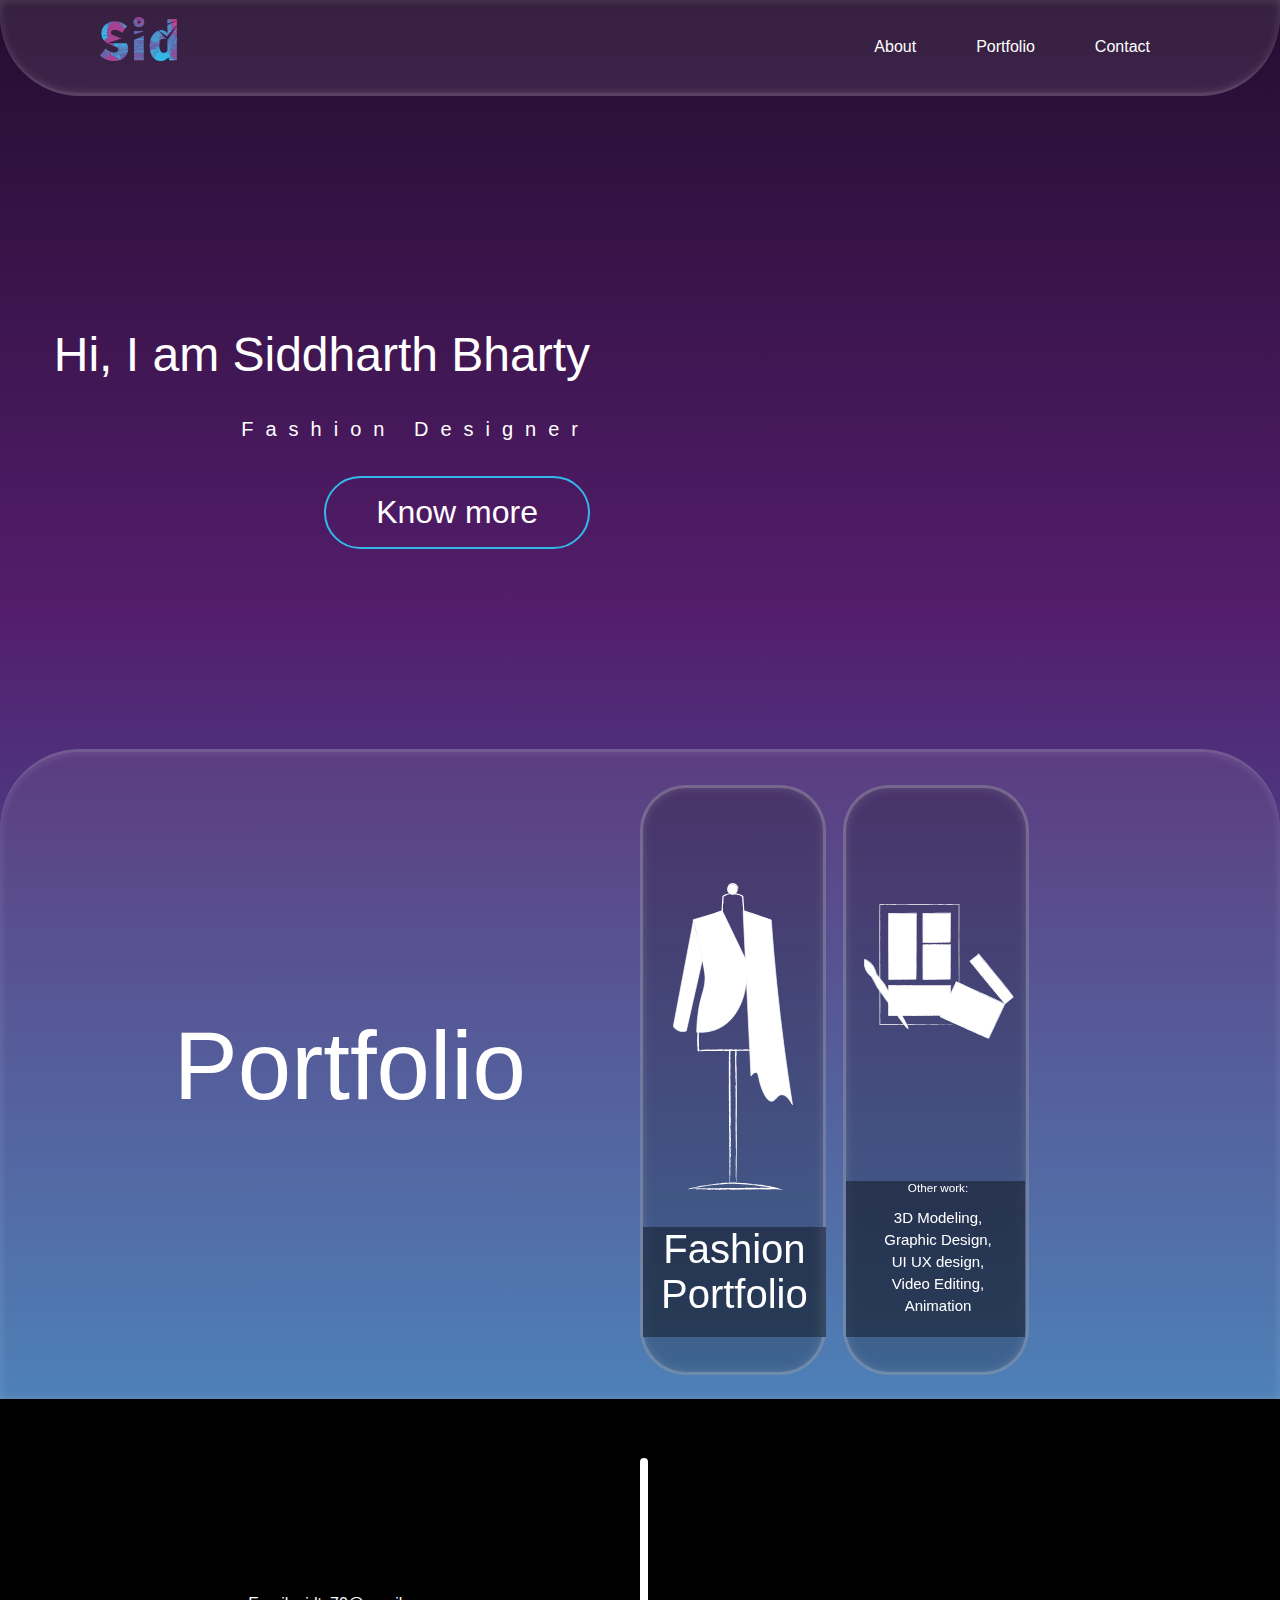
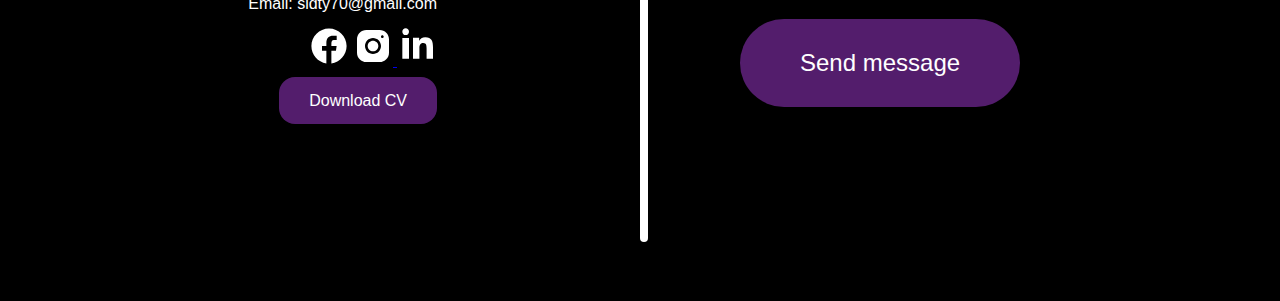
==== index.html @ 9a9a8f2b "Update index.html" ====
<!DOCTYPE html>
<html lang="en" dir="ltr">
  <head>
    <meta charset="utf-8">
    <title></title>
  </head>
  <link rel="stylesheet" href="style.css">
  <body>

    <nav class="navbar">
    <div class="logo">
      <a href="#"><img src="icon/icon color.png" alt="logo"></a>
    </div>
    <div class="nav2">
      <ul class="nav3">
      <li><a class="About"href="about.html">About</a></li>
      <li><a class="Portfolio" href="#">Portfolio</a>
        <ul class="sb">
          <li> <a href="Fashion.html">Fashion work</a> </li> <br>
          <li> <a href="#">Other work</a> </li>
        </ul>

      </li>
      <li><a class="Contact"href="#contact11">Contact</a></li>
      </ul>
    </div>

  </nav>


  <div class="herobox">
<div class="lefthero">
     <h1>Hi, I am Siddharth Bharty
<span class="fashion"><p>Fashion Designer</p></span>
 <span> <a class="knowmore" href="about.html">Know more</a> </span>
     </h1>
</div>

    <div class="righthero">
<img src="icon/Group 8.svg" alt="">
    </div>
</div>


<div class="hep">
<div class="leftmid">
  <h2>Portfolio</h2>
</div>

<div class="rightmid">

  <a href="Fashion.html"><div class="fashionpo">
    <img class="dummy" src="icon/fashion_1 1.svg" alt="fashionimg">
 <h3>Fashion Portfolio</h3>
  </div></a>

<a href="#"><div class="otherpo">
  <img class="otherwork" src="icon/other 1.svg" alt="otherwork">
<h3>Other work:<br> <br>
<p class="small"> 3D Modeling,<br>
Graphic Design,<br>
UI UX design,<br>
Video Editing,<br>
Animation
</p>
</h3>
</div></a>

</div>
</div>

<div id="contact11" class="contact1">
<div class="allc">
  <div class="movecontact">
    <p>Email: sidty70@gmail.com</p>
    <a href="#"><img src="icon/icons8-facebook 1.svg" alt="facebook"></a>
    <a href="#"> <img src="icon/icons8-instagram 1.svg" alt=""> </a>
    <a href="#"> <img src="icon/icons8-linkedin-2 1.svg" alt=""> </a> <br>
    <a class="downloadcv" href="https://export-download.canva.com/WqsXk/DAFQ9bWqsXk/53/0-47234533025.pdf?X-Amz-Algorithm=AWS4-HMAC-SHA256&X-Amz-Credential=AKIAJHKNGJLC2J7OGJ6Q%2F20230218%2Fus-east-1%2Fs3%2Faws4_request&X-Amz-Date=20230218T024008Z&X-Amz-Expires=47262&X-Amz-Signature=b080809680c7df813dbbbc8d80a4fccce127bb05f5000563e847ed1988b1073b&X-Amz-SignedHeaders=host&response-content-disposition=attachment%3B%20filename%2A%3DUTF-8%27%27SiddharthBhartyCV.pdf&response-expires=Sat%2C%2018%20Feb%202023%2015%3A47%3A50%20GMT">Download CV</a>
  </div>
</div>
<div class="line">

</div>
<div class="sendmessage">
<a class="sem" href="#">Send message   </a>
</div>
</div>
  </body>
</html>
---- style.css ----
*{
  margin: 0;
  padding: 0;
}

body{
  background-repeat: no-repeat;
  background-image: linear-gradient(#000000 -25%, #531D6C 32%,#33B8E9);
}
/*nav bar */
.navbar{
  display: flex;
  position: relative;
  height: 93px;
  background-color: rgb(175 166 179 / 13%);
  border-radius: 0 0 80px 80px;
  border-bottom: solid;
  border-color: #ffffff26;
   box-shadow: inset 0 0 10px #ffffff26;
}
.nav3{
  display: flex;
  list-style: none;
  position: absolute;
  right: 0%;
  padding: 38px 100px 0px 0 ;
    }

  .nav3 li a{
    text-decoration: none;
    margin:30px;
    color: white;
    font-family: sans-serif;
    transition: color 0.2s ease-out  25ms;

    }
    .nav3 li a:hover{
      text-decoration: none;
      margin:30px;
      color: Gray;
      font-family: sans-serif;

      }
.sb {
display: none;
padding: 20px;
position: absolute;
list-style: none;
 backdrop-filter: blur(5px);
text-decoration: none;
font-size: 15px;
background-color: #FFFFFF30;
border-radius: 20px;
border: 2px solid #fffffF80;
z-index: 5;
}
.nav3 li a:hover +.sb, .nav3 li .sb:hover{
  visibility: visible;
  opacity: 1;
  display: block;}
.nav3 li a .sb li a{
  display: block;
}
.logo{
      padding: 17px 0px 17px 100px;
      position: absolute;
      }


.logo img{
  width: 77px;
  height: 44px;
}
/*nav bar*/

/*herobox*/
.herobox{
  position: relative;
  display: flex;
}
.lefthero{
  margin: 6px 0px 0px 0px;
  height:647px;
  width: 50%;
  line-height: 65px;

  position: relative;
}
.righthero{
  margin:6px 0px 0px 0px;
  height:647px;
  width: 50%;
  position: absolute;
  right: 0%;
  position: relative;
}
/*lefthero hero */
 .lefthero h1{
   font-size: 48px;
   color: white;
   font-family: sans-serif;
   font-weight: normal;
   position: absolute;
   right: 0%;
   margin-top: 220px;
   text-align: right;
   margin-right: 50px;
 }
.fashion{

  font-size: 20px;
  letter-spacing: 12px;
animation:  mymove 2s infinite;
}

@keyframes mymove {
  0% {color: white; text-shadow: 1px 1px 10px white;}
  50% {color: #33B8E9;text-shadow: 1px 1px 10px black;}
  100% {color: white;text-shadow: 1px 1px 10px  white;}
  }

.knowmore{
  position: absolute;
  right: 0;
  top:110%;
  padding: 2px 50px;
  border-radius: 38px;
  border: 2px solid #33B8E9;
  background-color: rgba(255, 0, 0, 0);
  font-size: 32px;
  color: white;
  text-decoration: none;

}

.knowmore:hover{
  position: absolute;
  right: 0;
  top:110%;
  padding: 2px 50px;
  border-radius: 38px;
  border: 2px solid #FFFFFF;
  background-color: rgba(255, 255, 255, 50%);
  font-size: 32px;
  color: black;
  text-decoration: none;
  transition: background-color 0.2s ease-out  50ms;

}

/*lefthero hero*/

/* righthero hero*/
.righthero img{

position: absolute;
left: 0%;
top:18px;
box-shadow: 0px 35px 58px rgb(255 255 255 / 25%) ;
border-radius: 370px;

}
/*righthero hero */

/* Protfolio*/
.hep{
  height:647px;

  background-color: rgb(175 166 179 / 13%);
  border-radius: 100px;
  display: flex;
  border-radius: 80px 80px 0px 0px;
  border-top: solid;
  border-color: #ffffff26;
   box-shadow: inset 0 0 10px #ffffff26;
}
.leftmid{
  width:50%;
  height:100%;

  position: relative;
}
.leftmid h2{
  font-size: 96px;
  position: absolute;
  top: 40%;
  right:0%;
  margin-right: 114px;
  font-family: sans-serif;
  color: white;
  font-weight: lighter;

}
.rightmid{
  width: 50%;
  height: 100%;

  display: flex;
}

.fashionpo{
  width: 291px;;
  height: 584px;
  background-color:rgb(0 0 0 / 20%) ;
  margin: 33px 16.5px 33px 0px;
  border-radius: 46px;
  position: relative;
  border: solid;
  border-color: #ffffff40;
   box-shadow: inset 0 0 10px #ffffff26;
   transition: background-color 0.2s ease-out  50ms;

}
.dummy{
 margin:95px 58.5px 0px 58.5px ;

}
.otherpo{
  width: 291px;;
  height: 584px;
  background-color:rgb(0 0 0 / 20%) ;
  margin: 33px 16.5px 33px 0px;
  border-radius: 46px;
  position: relative;
  border: solid;
  border-color: #ffffff40;
   box-shadow: inset 0 0 10px #ffffff26;
   transition: background-color 0.2s ease-out  50ms;
}

.otherpo:hover{
  
  background-color:rgb(175 166 179 / 37%) ;
  margin: 33px 16.5px 33px 0px;
  border-radius: 46px;
  position: relative;
  border: solid;
  border-color: #ffffff40;
   box-shadow: inset 0 0 10px #ffffff26;
}
.fashionpo h3{
position: absolute;
bottom:6%;
color: white;
font-family: sans-serif;
font-weight: lighter;
font-size: 40px;
text-align: center;
background-color: #00000063;
 backdrop-filter: blur(5px);
 padding: 20px 0px;
}
.fashionpo:hover{
 
  background-color:rgb(175 166 179 / 37%) ;
  margin: 33px 16.5px 33px 0px;
  border-radius: 46px;
  position: relative;
  border: solid;
  border-color: #ffffff40;
   box-shadow: inset 0 0 10px #ffffff26;
}

.otherpo h3{
  position: absolute;
  bottom:6%;
  color: white;
  text-align: center;
  font-family: sans-serif;
  font-weight: lighter; padding-left: 0px;
  background-color: #00000063;
   backdrop-filter: blur(5px);
    padding-right: 77.5px;
    padding-left: 77.5px;
    padding-top: 0px;
    margin-right: 0px;
    border-right-width: 200px;
    height: 156px;
    width: 137px;
}
.otherwork{
   margin:95px 58.5px 0px 30px ;
}
.small{
  font-size: 15px;
  line-height: 22px;
}
/*portfolio*/


/*contact*/
.contact1{
  height: 502px;
  background-color: black;
  display: flex;
  position: relative;
}
.allc{
  width:50%;
  height:502px;

  text-align:right;
  position: relative;
}
.movecontact{
  position: absolute;
   right: 0%;
  margin-right: 203px ;
  margin-top: 185px;
  line-height: 40px;
}

.movecontact p{
  font-family: sans-serif;
  color: white;
}

.downloadcv{
  background-color: #531D6C;
  padding:15px 30px 15px 30px ;
  border-radius:16px;
  text-decoration:none;
  font-family: sans-serif;
  color: white;
  transition: background-color 0.5s ease-out  50ms;
}

.downloadcv:hover{
  background-color: white;
  padding:15px 30px 15px 30px ;
  border-radius:16px;
  text-decoration:none;
  font-family: sans-serif;
  color: black;
}

.line{

  width:8px;
  height:384px;
  background-color: white;
  position: absolute;
  top:59px;
  left:50%;
  border-radius:4px;
}

.sendmessage{
  width:50%;
  height:502px;
  position: relative;
}

.sem{
  background-color: #531D6C;
  padding:30px 60px 30px 60px ;
  border-radius:46px;
  text-decoration:none;
  font-family: sans-serif;
  font-size:24px;
  color: white;
  position: absolute;

  margin-top: 220px;
  margin-left:203px;
  transition: background-color 0.5s ease-out  50ms;

}

.sem:hover{
  background-color:white;

  border-radius:46px;
  text-decoration:none;
  font-family: sans-serif;
  font-size:24px;
  color: black;
  position: absolute;
}
/*contact*/

/*about box*/
.cvbox{
  margin:6px 0px;
  border-radius:100px;
  background-color: #ffffff15;
  border:3px solid #ffffff25;
}
/* objective box */
.objective{
  margin-top:6px;
  height:647px;

  text-align: center;
color: white;
font-family: sans-serif;
}
.parac{
  margin: 27px 25%;
  text-align: center;
  font-family: sans-serif;
  font-size:20px;
  color: white;
  }
.objective h2{
  margin-top:62px;
  font-size: 40px;
  background-color: #ffffff26;
  margin-left: 35%;
  margin-right: 35%;
  padding:10px 0px;
  border-radius:38.5px;
   box-shadow: inset 0 0 10px #ffffff26;
   border: 2px solid #fffffF80;
}
.objective h1{
  font-size:96px;
padding-top: 75px;
}
.sid{
  height:365;
  margin-top:75px;
}
/*objective box*/

/* skills  */
.sw{
  height: 647px;
  margin-top: 6px;
  display: flex;
  justify-content: center;
}
.skills{
  width:592px;
  height:615px;
  background-color: #ffffff25;
  margin-right:26.5px;
  border-radius: 52px;
  text-align: center;
  color: white;
}
.skills h2{
  margin: 48px 30% 0px 30%;
  font-size:32px;
  font-family: sans-serif;
  background-color: #ffffff38;
   box-shadow: inset 0 0 10px #ffffff26;
   border: 2px solid #fffffF80;
   border-radius: 38px;
   padding: 2px 0px;

}

.skills table{
  margin:auto;
  margin-top: 48px;
  line-height: 30px;
}

.skills table tr td ul{
  list-style: none;
  font-family: sans-serif;
  font-size: 20px;
  font-weight: bold;
  padding: 0px 20px;
}
/* skills */
/* work */
.work{
  width:592px;
  height:615px;
  background-color:#ffffff25;
  margin-left: 26.5px;
  border-radius: 52px;
  text-align: center;
font-family: sans-serif;
color: white;
}
.work h2{
  margin: 48px 15% 0px 15%;
  font-size: 32px;
  background-color: #ffffff38;
   box-shadow: inset 0 0 10px #ffffff26;
  border: 2px solid #fffffF80;
  border-radius: 38px;
  padding: 2px 0px;
}
.work ul{
  list-style: none;
  font-weight: bold;
  font-size: 20px;
    margin-top: 48px;
    line-height: 25px;
}
.work u{
  font-weight:lighter;
}
.work ul ul{
  margin-top: 0px;
  font-weight:lighter;
  font-size: 16px;
}
/* work */

/* eli */
.eli{
  height:647px;

  margin-top: 6px;
  display: flex;
  justify-content: center;
  font-family: sans-serif;
}

/* education */
.education{
  height:456px;
  width:388.64px;
  background-color:#ffffff25;
  border-radius: 52px;
  margin-right: 35px;
  text-align: center;
  color: white;
}
.education h2{
  font-size: 32px;
  margin-top: 50px;
  background-color: #ffffff38;
   box-shadow: inset 0 0 10px #ffffff26;
  border: 2px solid #fffffF80;
  border-radius: 38px;
  padding: 2px 0px;
  margin-left: 10%;
  margin-right: 10%;
}
.education ul{
  list-style: none;
  margin-top: 40px;
}
.education ul h3{
  list-style: none;
  font-size: 20px;
  margin-top: 40px;
}
.education ul p{
  font-size:16px;
}
/* education */


/* interest */
.interest{
  height:456px;
  width:388.64px;
  background-color:#ffffff25;
  border-radius: 52px;
  text-align: center;
  color: white;
}
.interest h2{
  font-size: 32px;
  margin-top: 50px;
  background-color: #ffffff38;
   box-shadow: inset 0 0 10px #ffffff26;
  border: 2px solid #fffffF80;
  border-radius: 38px;
  padding: 2px 0px;
  margin-left: 10%;
  margin-right: 10%;
}

.interest ul{
  list-style: none;
  margin-top: 40px;
  }
  .interest ul h3{
    font-size: 20px;
    line-height: 30px;
  }
/* interest */

/* eli */
/* co aa */
.caa{
  margin-top:6px;
  height:647px;
  display: flex;
  justify-content: center;
  font-family: sans-serif;
}

/* co */
.co{
  width: 592px;
  height:412px;
  background-color:#ffffff25;
  border-radius: 52px;
  text-align: center;
  color: white;
  margin-right:60px;
  margin-top:140px;
}
.co h2{
  font-size: 32px;
  margin-top: 50px;
  background-color: #ffffff38;
   box-shadow: inset 0 0 10px #ffffff26;
  border: 2px solid #fffffF80;
  border-radius: 38px;
  padding: 2px 0px;
  margin-left: 10%;
  margin-right: 10%;
}
.co ul{
  list-style: none;
  margin-top: 40px;
}

/* co */
/* aa */
.aa{
  width: 592px;
  height:412px;
  background-color:#ffffff25;
  border-radius: 52px;
  text-align: center;
  color: white;
  margin-top:140px;
}

.aa h2{
  font-size: 32px;
  margin-top: 50px;
  background-color: #ffffff38;
   box-shadow: inset 0 0 10px #ffffff26;
  border: 2px solid #fffffF80;
  border-radius: 38px;
  padding: 2px 0px;
  margin-left: 10%;
  margin-right: 10%;
}
.aa ul{
  list-style: none;
  margin-top: 40px;
}
/* aa */
/* co aa */

/* pall */
.fp{
  text-align: center;
  font-family: sans-serif;
  font-weight: lighter;
  font-size: 64px;
  margin:70px;
  color: white;

}
.pall{
  display: flex;
  justify-content: center;
}
.pall h2{
  text-decoration: none;
  font-family: sans-serif;
  color:white;
  backdrop-filter: blur(0px);
  background-color: #0000000;
  padding:321px 215px 111px 51px;
  font-size:0px;
  position: absolute;
  z-index: 5;


}
.pall p{
  color: white;
  text-decoration: none;
  font-family: sans-serif;
  position: absolute;
  bottom: 20px;
  right: 20px;
  background-color: #00000025;
  padding: 4px;
  border-radius: 10px;
  backdrop-filter:blur(5px);
z-index: 5;
}
.p1{
  width:399px;
  height: 528.36px;
  background-color: red;
  margin:0px 11px 20px 11px;
  background-color:#ffffff25;
  color: white;
  border: 2px solid #FFFFFF30;
  position: relative;


}
.pall h2:hover{

  text-decoration: none;
  font-family: sans-serif;
  color: white;
  backdrop-filter: blur(10px);
  background-color: #00000075;
  padding:321px 170px 111px 51px;
  font-size:42px;
  position: absolute;
  z-index: 5;

}
.p1 img{
  width:378px;
  margin: 10px;

}
.pall2{
  display: flex;
  justify-content: center;

}
.p2{
  width:399px;
  height: 528.36px;
  background-color: red;
  margin:0px 11px 166px 11px;
  background-color:#ffffff25;
  color: white;
  border: 2px solid #FFFFFF30;
  position: relative;

}
.p2 img{
  width:378px;
  margin: 10px;
}

.pall2 h2{
  text-decoration: none;
  font-family: sans-serif;
  color:white;
  backdrop-filter: blur(0px);

  padding:321px 348px 207px 51px;
  font-size:0px;
  clip: auto;
  position: absolute;
  z-index: 5;
}
.p2 div{
  width:399px;
  height: 528.26px;
  background-color: #0000000;
  backdrop-filter:blur(0px);
  position: absolute;
}
.pall2 +.p2 div, .p2 div:hover{
  width:399px;
  height: 528.26px;
  background-color: #00000075;
  backdrop-filter:blur(10px);
  position: absolute;
}
.pall2 h2:hover{

    text-decoration: none;
    font-family: sans-serif;
    color: white;

    padding:321px 50px 50px 51px;
    font-size:42px;
    position: absolute;
    z-index: 5;
}

.p2 p{
  color: white;
  text-decoration: none;
  font-family: sans-serif;
  position: absolute;
  bottom: 20px;
  right: 20px;
  background-color: #00000025;
  padding: 4px;
  border-radius: 10px;
    backdrop-filter:blur(5px);
z-index: 5;
}
/* pall */

@media (max-width:1300px) {
.righthero img{
  width: 400px;
  margin-top: 20%;
}
.fashionpo{
  width:180px;
}
.otherpo{
  width:180px;
  font-size:10px;
}

.otherpo h3{
  padding-right: 18px;
  padding-left: 24px;
  padding-top: 0px;
}
.fashionpo h3{
  padding-right: 18px;
  padding-left: 18px;
  padding-top: 0px;
}
.otherpo img{
  width: 150px;
  margin:116px 0px 0px 18px;
}
.fashionpo img{
  width: 120px;
  margin-left: 30px;
}
.sem{
  margin-left: 100px;
}
  .pall{
display: block;
margin: auto;
}
.pall2{
  display: block;
}
.p1{
  margin: auto;
  margin-bottom: 20px;
}
.p2{

margin: auto;
margin-bottom: 20px;
}
}
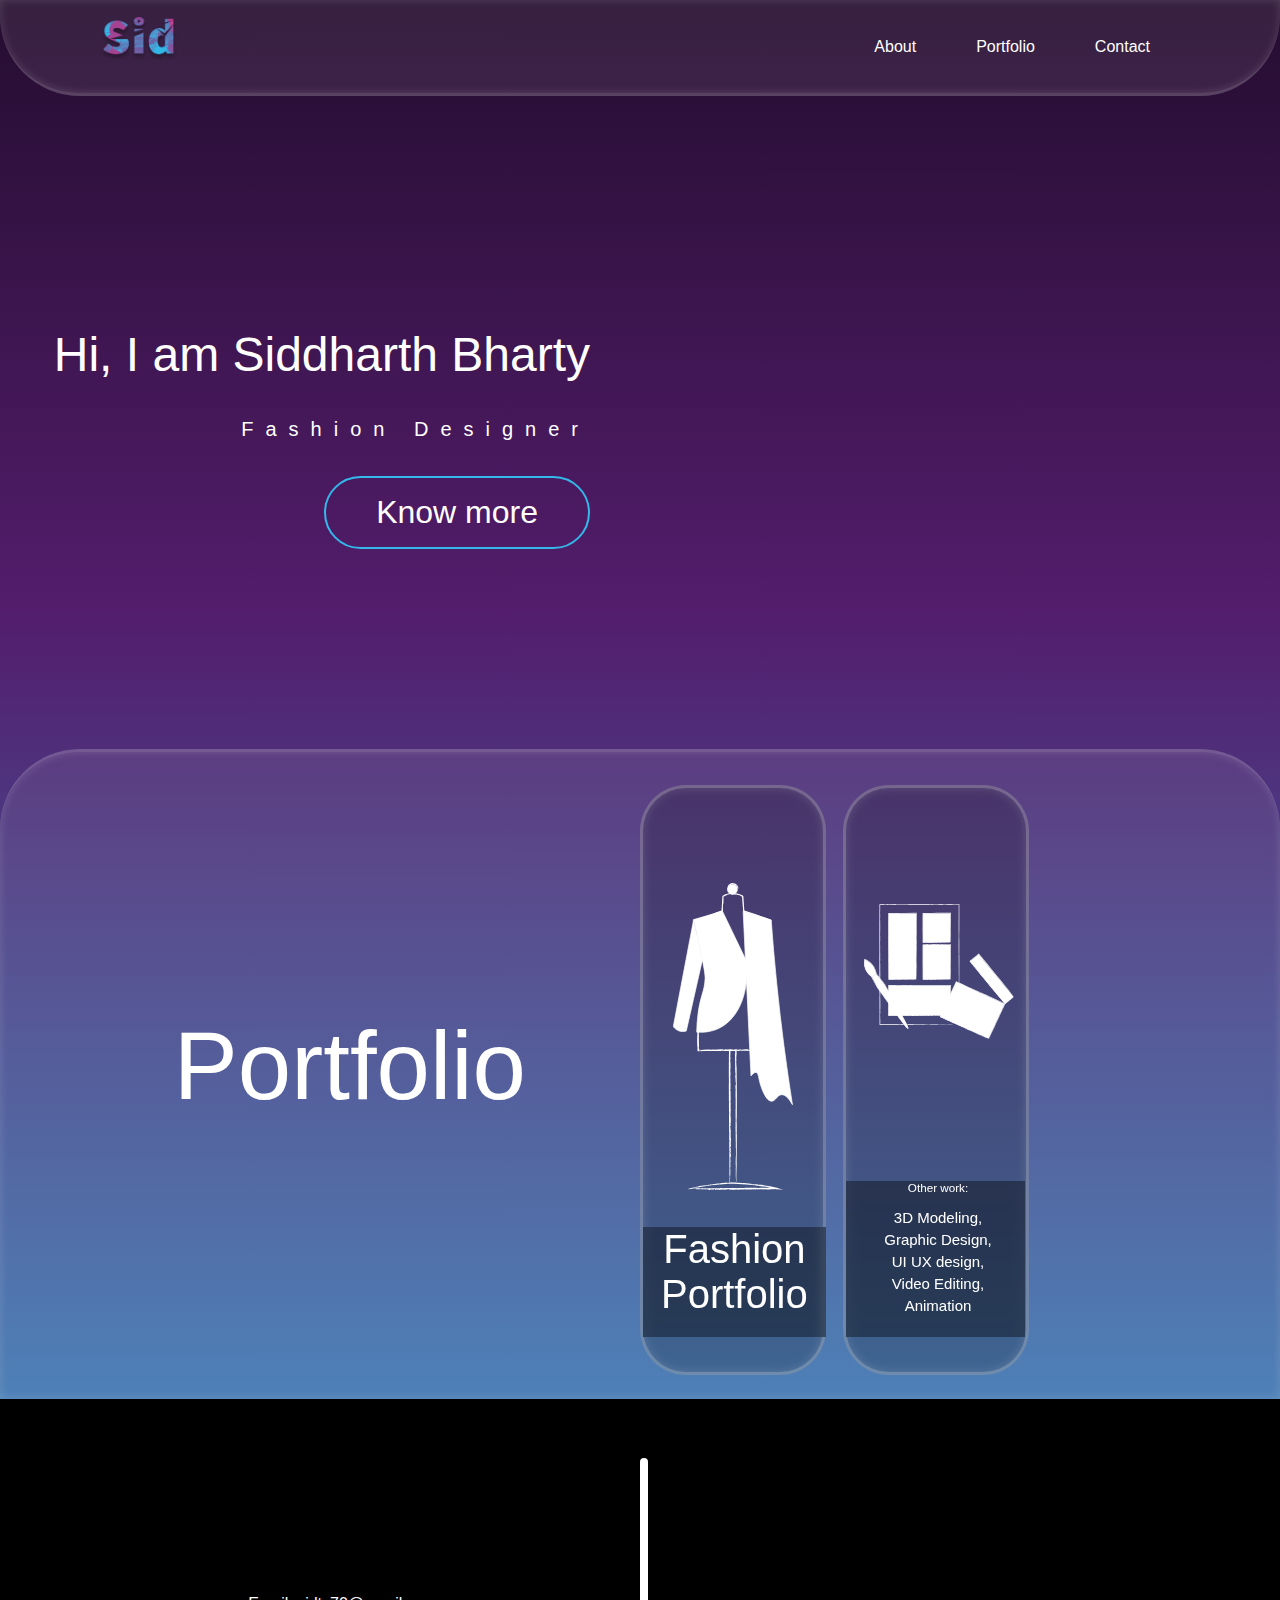
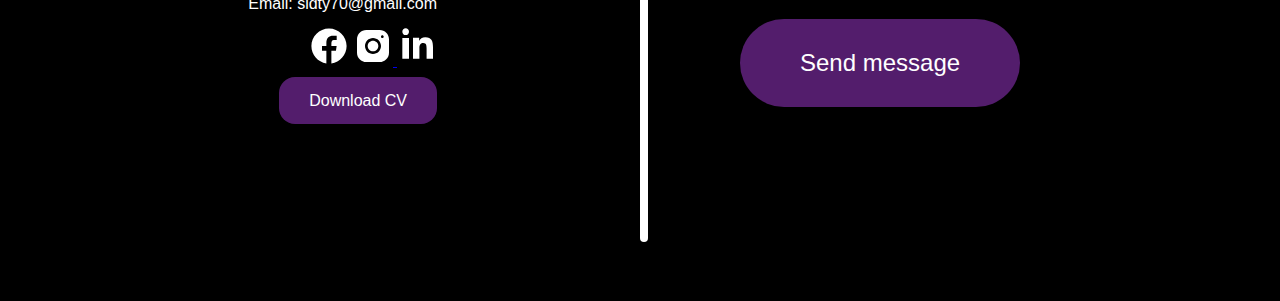
==== commit a1e0a76e: "Update index.html" ====
--- a/index.html
+++ b/index.html
@@ -9,7 +9,7 @@
 
     <nav class="navbar">
     <div class="logo">
-      <a href="#"><img src="icon/icon color.png" alt="logo"></a>
+      <a href="#"><img src="icon/icon color 1.png" alt="logo"></a>
     </div>
     <div class="nav2">
       <ul class="nav3">
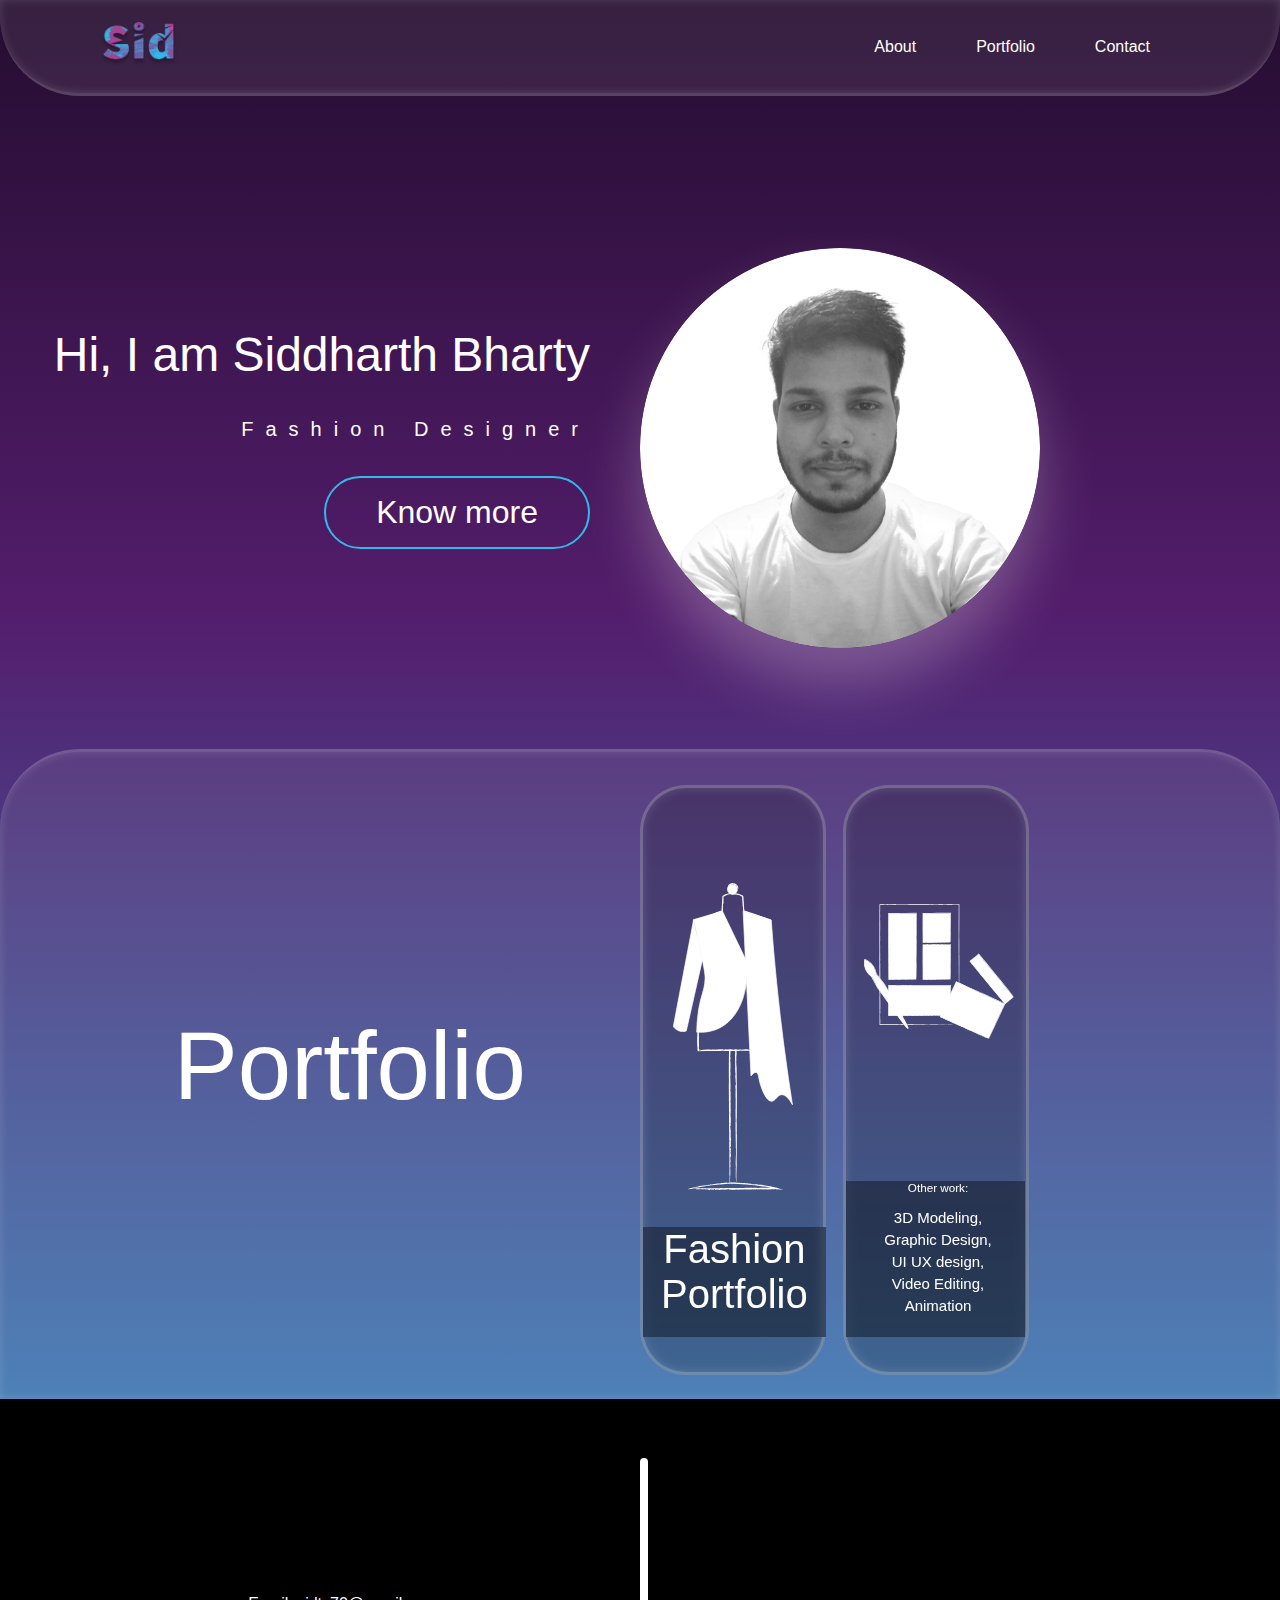
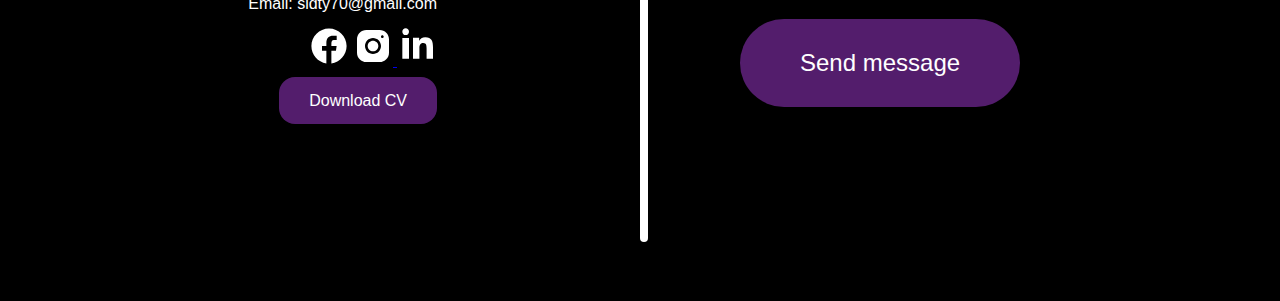
==== commit ecb40679: "Update index.html" ====
--- a/index.html
+++ b/index.html
@@ -37,7 +37,7 @@
 </div>
 
     <div class="righthero">
-<img src="icon/Group 8.svg" alt="">
+<img src="icon/Group 8 (4).png" alt="">
     </div>
 </div>
 
--- a/style.css
+++ b/style.css
@@ -62,7 +62,7 @@
   display: block;
 }
 .logo{
-      padding: 17px 0px 17px 100px;
+      padding: 22px 0px 17px 100px;
       position: absolute;
       }
 
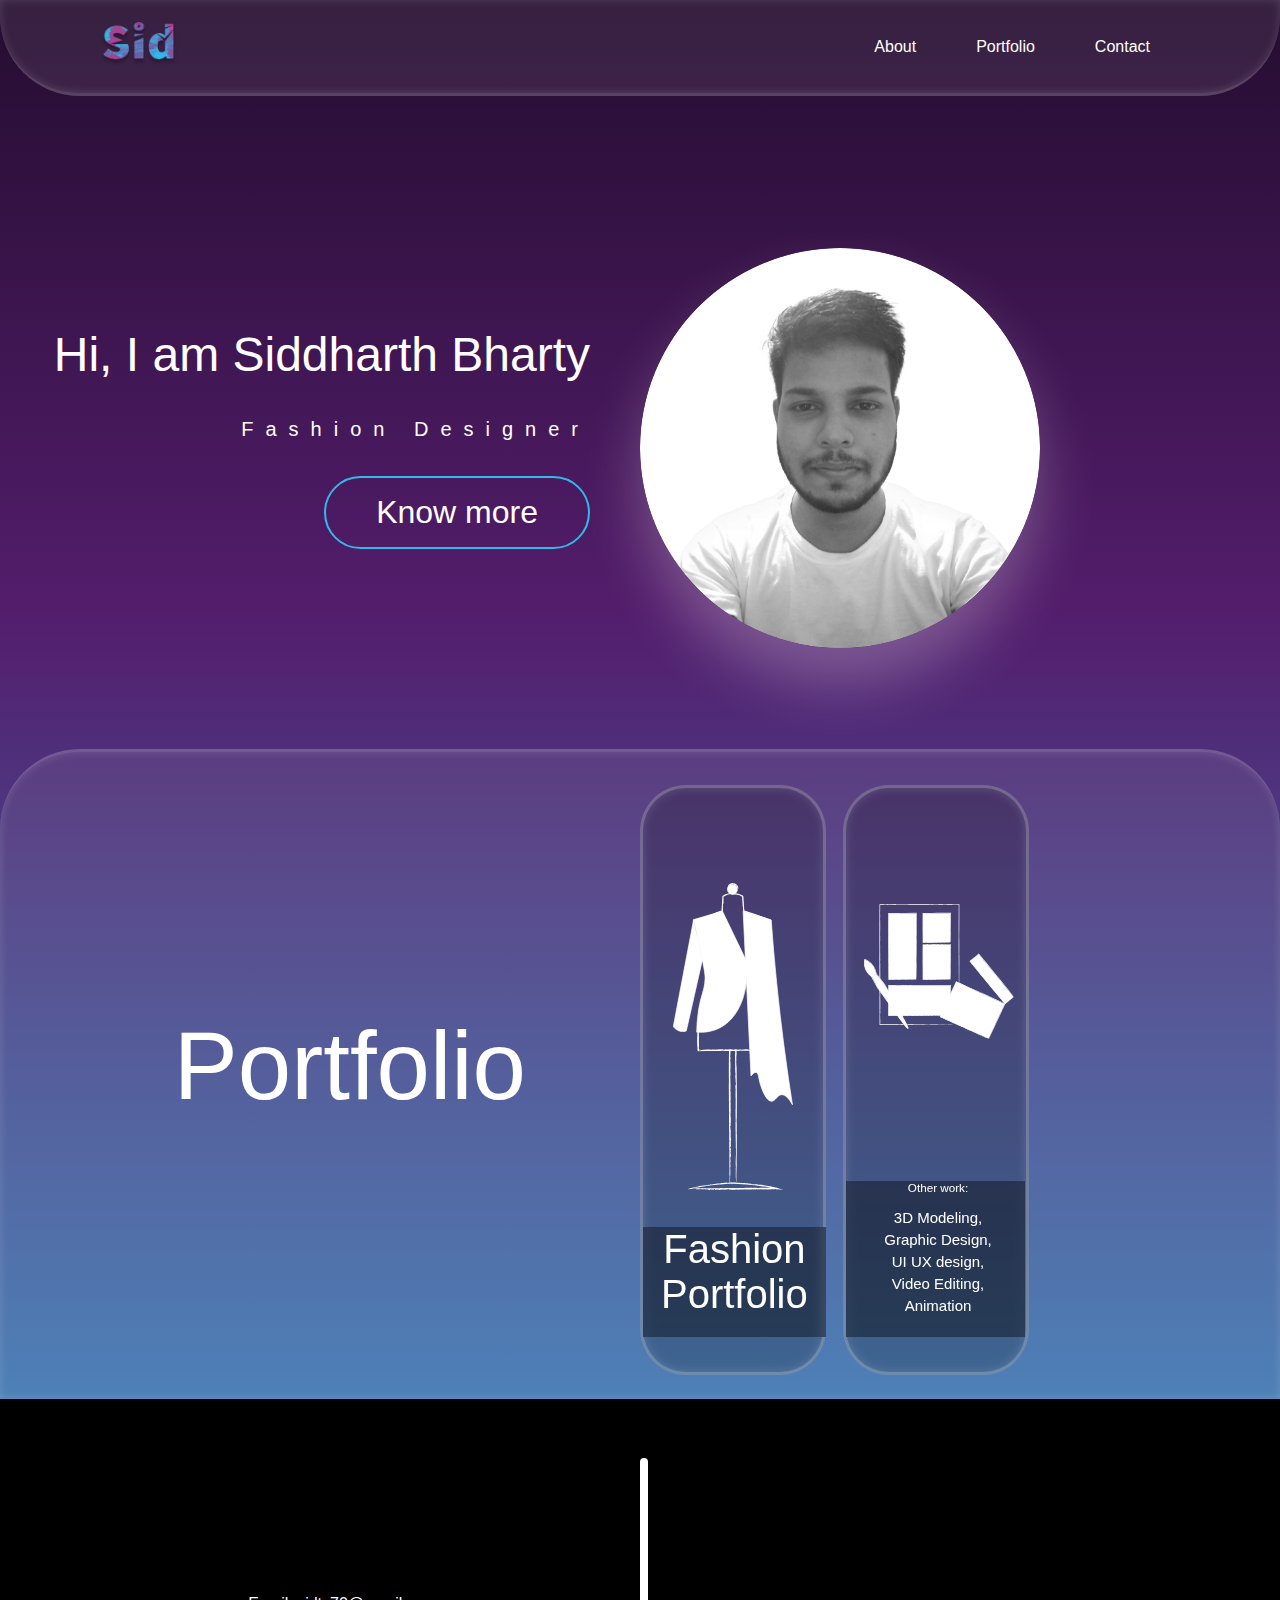
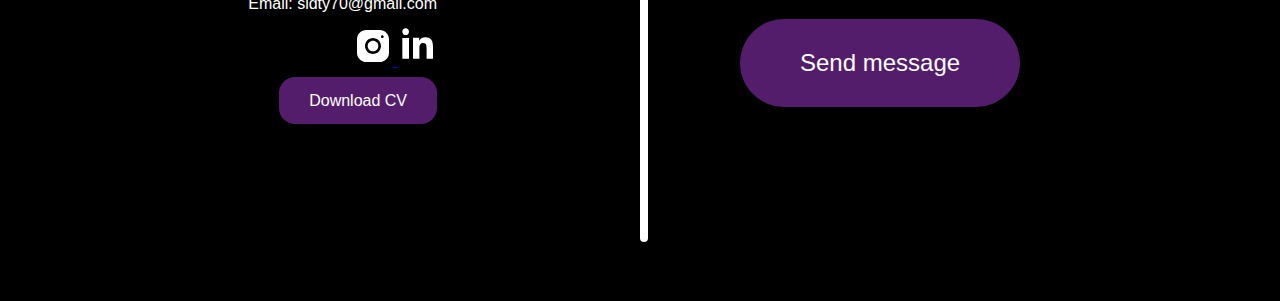
==== commit 9999c85b: "Update index.html" ====
--- a/index.html
+++ b/index.html
@@ -17,7 +17,7 @@
       <li><a class="Portfolio" href="#">Portfolio</a>
         <ul class="sb">
           <li> <a href="Fashion.html">Fashion work</a> </li> <br>
-          <li> <a href="#">Other work</a> </li>
+          <li> <a href="other.html">Other work</a> </li>
         </ul>
 
       </li>
@@ -54,7 +54,7 @@
  <h3>Fashion Portfolio</h3>
   </div></a>
 
-<a href="#"><div class="otherpo">
+<a href="other.html"><div class="otherpo">
   <img class="otherwork" src="icon/other 1.svg" alt="otherwork">
 <h3>Other work:<br> <br>
 <p class="small"> 3D Modeling,<br>
@@ -73,9 +73,8 @@
 <div class="allc">
   <div class="movecontact">
     <p>Email: sidty70@gmail.com</p>
-    <a href="#"><img src="icon/icons8-facebook 1.svg" alt="facebook"></a>
-    <a href="#"> <img src="icon/icons8-instagram 1.svg" alt=""> </a>
-    <a href="#"> <img src="icon/icons8-linkedin-2 1.svg" alt=""> </a> <br>
+   <a href="https://www.instagram.com/sidty__/"> <img src="icon/icons8-instagram 1.svg" alt=""> </a>
+    <a href="https://www.linkedin.com/in/siddharth-bharty-768848239/"> <img src="icon/icons8-linkedin-2 1.svg" alt=""> </a> <br>
     <a class="downloadcv" href="https://export-download.canva.com/WqsXk/DAFQ9bWqsXk/53/0-47234533025.pdf?X-Amz-Algorithm=AWS4-HMAC-SHA256&X-Amz-Credential=AKIAJHKNGJLC2J7OGJ6Q%2F20230218%2Fus-east-1%2Fs3%2Faws4_request&X-Amz-Date=20230218T024008Z&X-Amz-Expires=47262&X-Amz-Signature=b080809680c7df813dbbbc8d80a4fccce127bb05f5000563e847ed1988b1073b&X-Amz-SignedHeaders=host&response-content-disposition=attachment%3B%20filename%2A%3DUTF-8%27%27SiddharthBhartyCV.pdf&response-expires=Sat%2C%2018%20Feb%202023%2015%3A47%3A50%20GMT">Download CV</a>
   </div>
 </div>
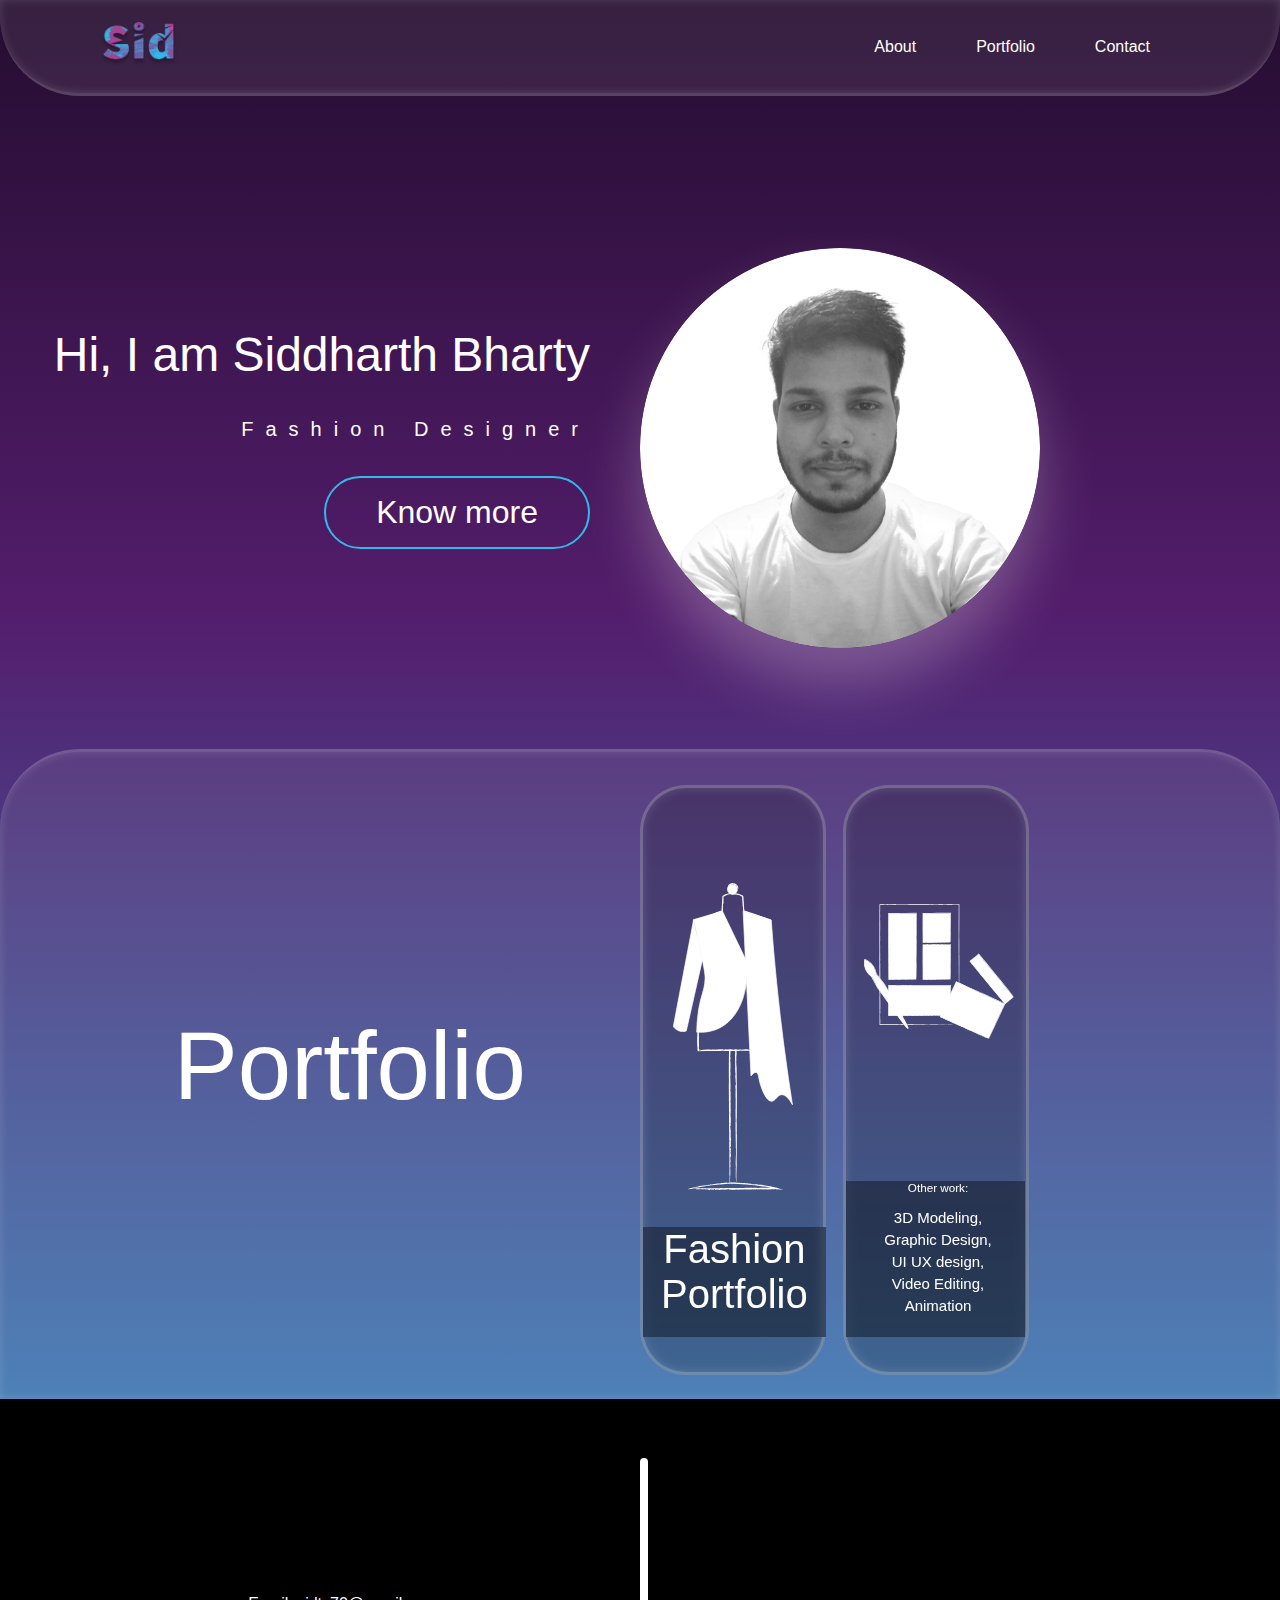
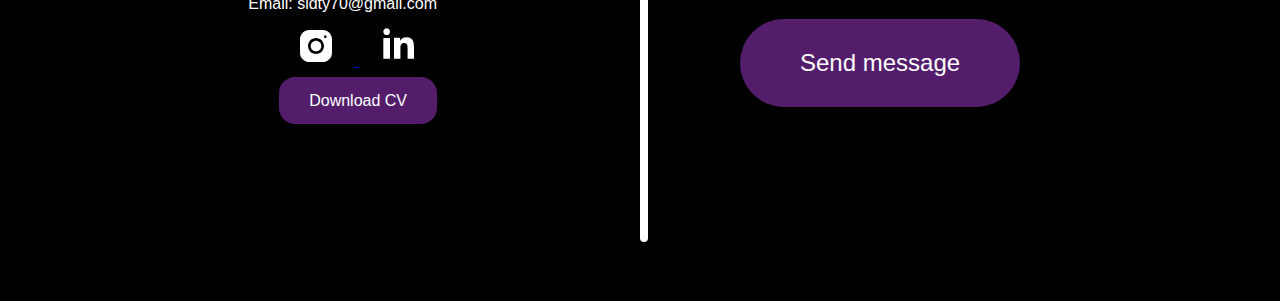
==== commit a37b3591: "Update index.html" ====
--- a/index.html
+++ b/index.html
@@ -82,7 +82,7 @@
 
 </div>
 <div class="sendmessage">
-<a class="sem" href="#">Send message   </a>
+<a class="sem" href="message.html">Send message   </a>
 </div>
 </div>
   </body>
--- a/style.css
+++ b/style.css
@@ -309,7 +309,9 @@
   margin-top: 185px;
   line-height: 40px;
 }
-
+.movecontact img {
+    margin: 0 19px;
+}
 .movecontact p{
   font-family: sans-serif;
   color: white;
@@ -790,6 +792,65 @@
 }
 /* pall */
 
+/* send message */
+.form{
+  font-family: sans-serif;
+  color: white;
+  height:820px;
+  text-align: left;
+
+}
+
+.form form{
+justify-content:center;
+margin:50px 450px;
+line-height: 100px;
+align-items: center;
+}
+.form input{
+
+  border-radius: 20px;
+  height: 30px;
+  width: 580px;
+  padding: 5px 5px;
+  background-color: #fffffF80;
+  border: 2px solid white;
+  backdrop-filter: blur(10px);
+  color: white;
+  font-family: sans-serif;
+}
+.form textarea{
+    width: 580px;
+  border-radius: 20px;
+  padding: 20px;
+  background-color: #fffffF80;
+  border: 2px solid white;
+  backdrop-filter: blur(10px);
+  color: white;
+  font-family: sans-serif;
+
+}
+#my-form-button{
+  background-color: #531d6c;
+  padding: 20px 100px;
+  border-radius: 30px;
+  color: white;
+  border: 2px solid white;
+margin: 0px 180px;
+    transition: background-color 0.5s ease-out  50ms;
+    cursor: pointer;
+}
+#my-form-button:hover{
+    background-color: white;
+    color: black;
+}
+
+#my-form-status{
+text-align: center;
+background-color: #ffffff25;
+border-radius: 10px;
+}
+/* send message */
 @media (max-width:1300px) {
 .righthero img{
   width: 400px;
@@ -840,4 +901,11 @@
 margin: auto;
 margin-bottom: 20px;
 }
-}
+  .form form{
+margin:100px 20%;
+line-height: 50px;
+align-items: center;
+position: absolute;
+top:5%;
+}
+}
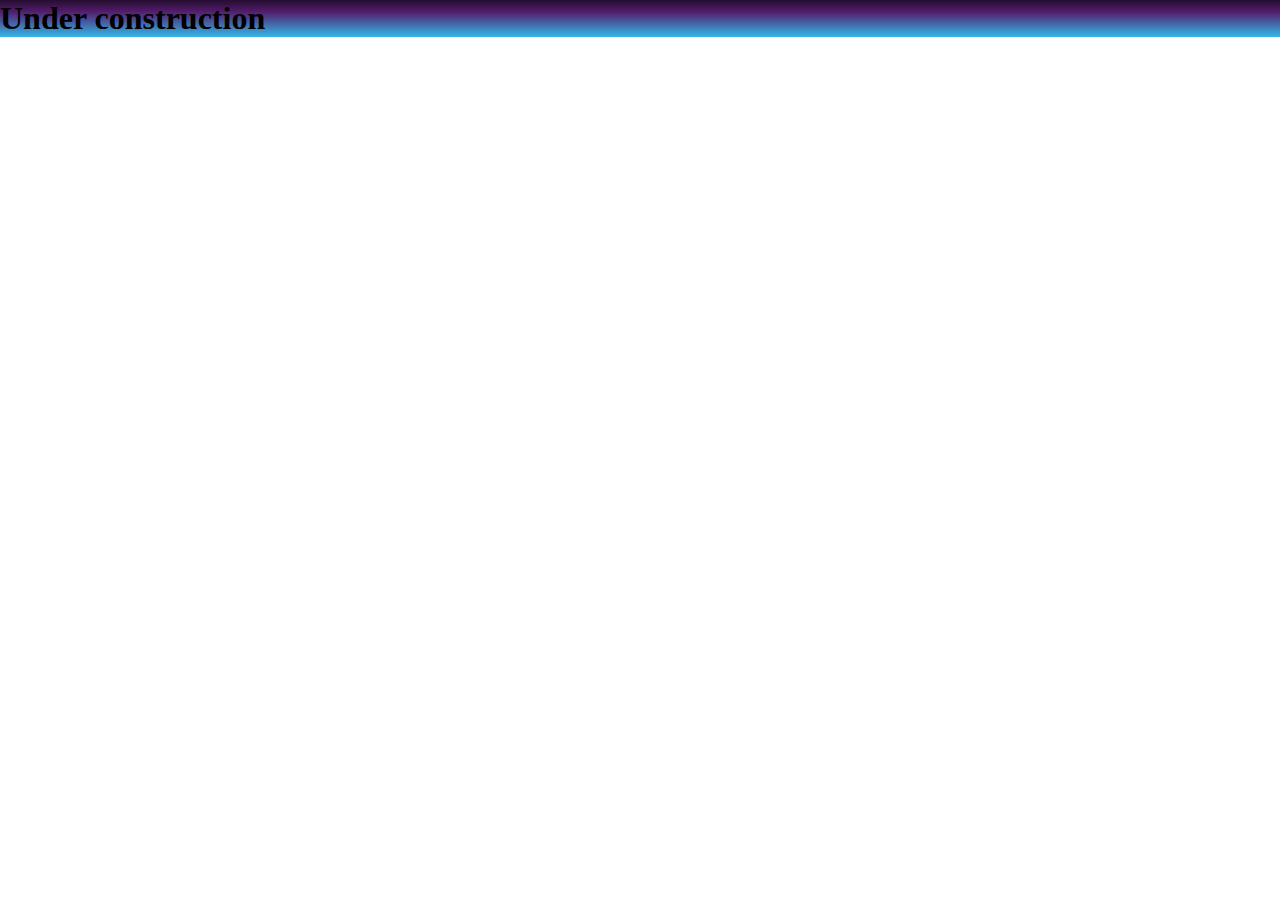
==== commit 68da2115: "Update index.html" ====
--- a/index.html
+++ b/index.html
@@ -7,83 +7,6 @@
   <link rel="stylesheet" href="style.css">
   <body>
 
-    <nav class="navbar">
-    <div class="logo">
-      <a href="#"><img src="icon/icon color 1.png" alt="logo"></a>
-    </div>
-    <div class="nav2">
-      <ul class="nav3">
-      <li><a class="About"href="about.html">About</a></li>
-      <li><a class="Portfolio" href="#">Portfolio</a>
-        <ul class="sb">
-          <li> <a href="Fashion.html">Fashion work</a> </li> <br>
-          <li> <a href="other.html">Other work</a> </li>
-        </ul>
-
-      </li>
-      <li><a class="Contact"href="#contact11">Contact</a></li>
-      </ul>
-    </div>
-
-  </nav>
-
-
-  <div class="herobox">
-<div class="lefthero">
-     <h1>Hi, I am Siddharth Bharty
-<span class="fashion"><p>Fashion Designer</p></span>
- <span> <a class="knowmore" href="about.html">Know more</a> </span>
-     </h1>
-</div>
-
-    <div class="righthero">
-<img src="icon/Group 8 (4).png" alt="">
-    </div>
-</div>
-
-
-<div class="hep">
-<div class="leftmid">
-  <h2>Portfolio</h2>
-</div>
-
-<div class="rightmid">
-
-  <a href="Fashion.html"><div class="fashionpo">
-    <img class="dummy" src="icon/fashion_1 1.svg" alt="fashionimg">
- <h3>Fashion Portfolio</h3>
-  </div></a>
-
-<a href="other.html"><div class="otherpo">
-  <img class="otherwork" src="icon/other 1.svg" alt="otherwork">
-<h3>Other work:<br> <br>
-<p class="small"> 3D Modeling,<br>
-Graphic Design,<br>
-UI UX design,<br>
-Video Editing,<br>
-Animation
-</p>
-</h3>
-</div></a>
-
-</div>
-</div>
-
-<div id="contact11" class="contact1">
-<div class="allc">
-  <div class="movecontact">
-    <p>Email: sidty70@gmail.com</p>
-   <a href="https://www.instagram.com/sidty__/"> <img src="icon/icons8-instagram 1.svg" alt=""> </a>
-    <a href="https://www.linkedin.com/in/siddharth-bharty-768848239/"> <img src="icon/icons8-linkedin-2 1.svg" alt=""> </a> <br>
-    <a class="downloadcv" href="https://export-download.canva.com/WqsXk/DAFQ9bWqsXk/53/0-47234533025.pdf?X-Amz-Algorithm=AWS4-HMAC-SHA256&X-Amz-Credential=AKIAJHKNGJLC2J7OGJ6Q%2F20230218%2Fus-east-1%2Fs3%2Faws4_request&X-Amz-Date=20230218T024008Z&X-Amz-Expires=47262&X-Amz-Signature=b080809680c7df813dbbbc8d80a4fccce127bb05f5000563e847ed1988b1073b&X-Amz-SignedHeaders=host&response-content-disposition=attachment%3B%20filename%2A%3DUTF-8%27%27SiddharthBhartyCV.pdf&response-expires=Sat%2C%2018%20Feb%202023%2015%3A47%3A50%20GMT">Download CV</a>
-  </div>
-</div>
-<div class="line">
-
-</div>
-<div class="sendmessage">
-<a class="sem" href="message.html">Send message   </a>
-</div>
-</div>
+ <H1> Under construction </H1>
   </body>
 </html>
--- a/style.css
+++ b/style.css
@@ -803,15 +803,15 @@
 
 .form form{
 justify-content:center;
-margin:50px 450px;
-line-height: 100px;
+margin:10px 450px;
+line-height: 85px;
 align-items: center;
 }
 .form input{
 
   border-radius: 20px;
   height: 30px;
-  width: 580px;
+  width: 610px;
   padding: 5px 5px;
   background-color: #fffffF80;
   border: 2px solid white;
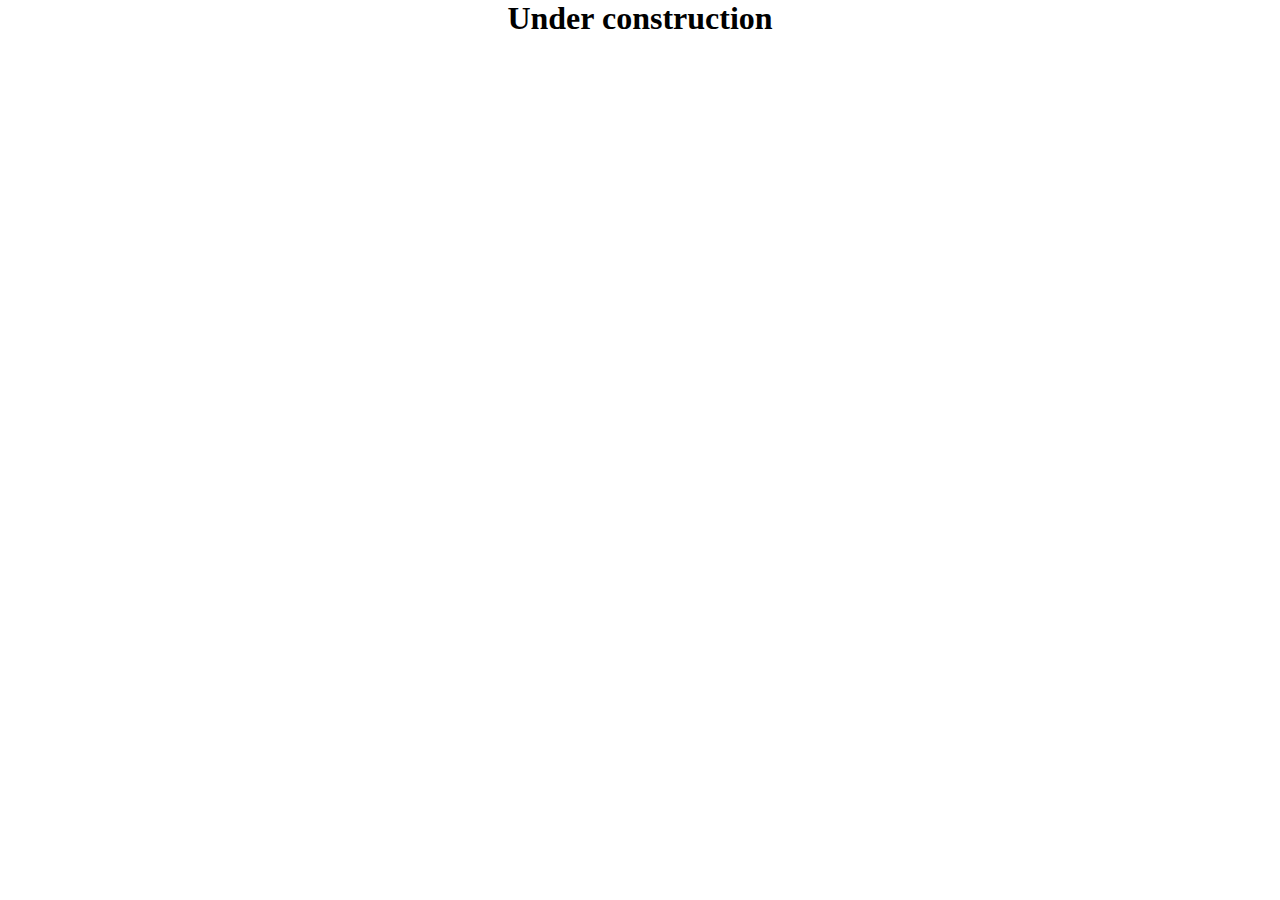
==== commit e695a63f: "Update index.html" ====
--- a/index.html
+++ b/index.html
@@ -6,7 +6,8 @@
   </head>
   <link rel="stylesheet" href="style.css">
   <body>
-
- <H1> Under construction </H1>
+<div style=" height:746px;background-color:white;">
+ <H1 style="text-align: center;"> Under construction </H1>
+    </div>
   </body>
 </html>
